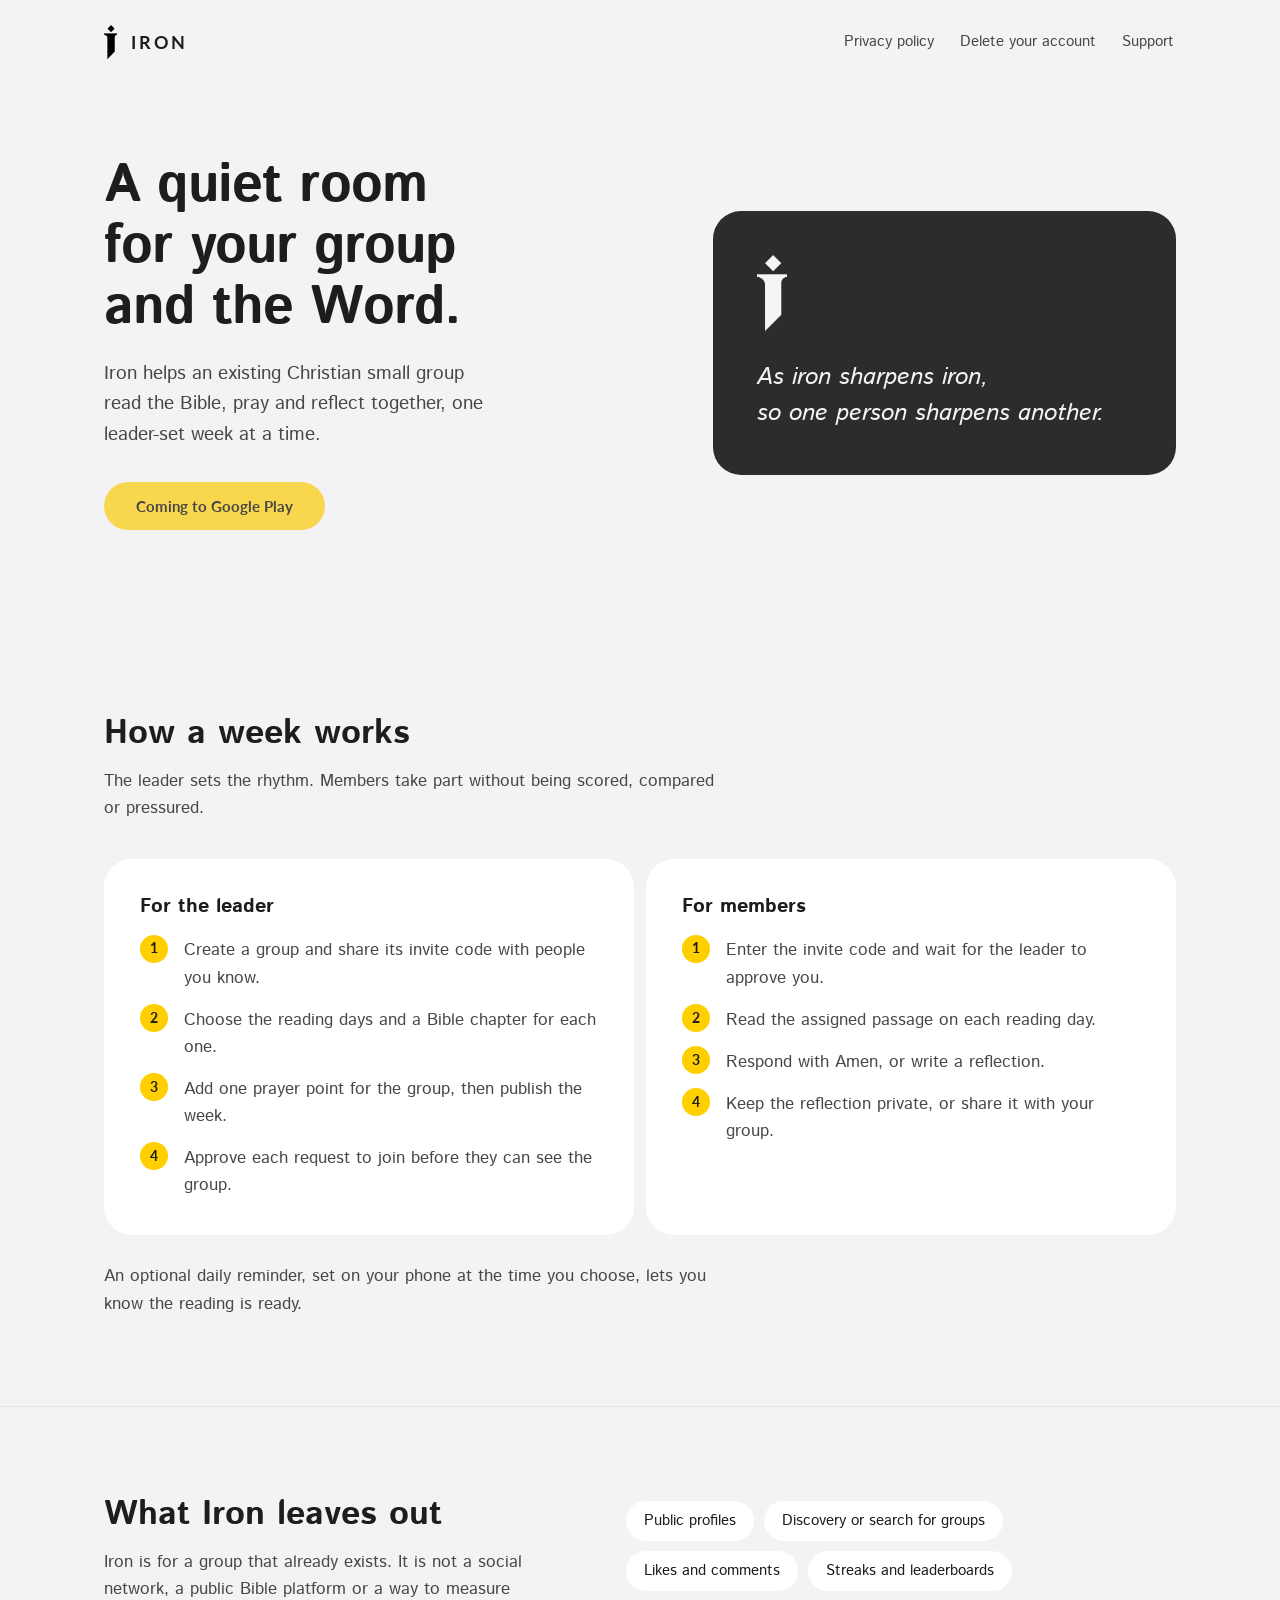
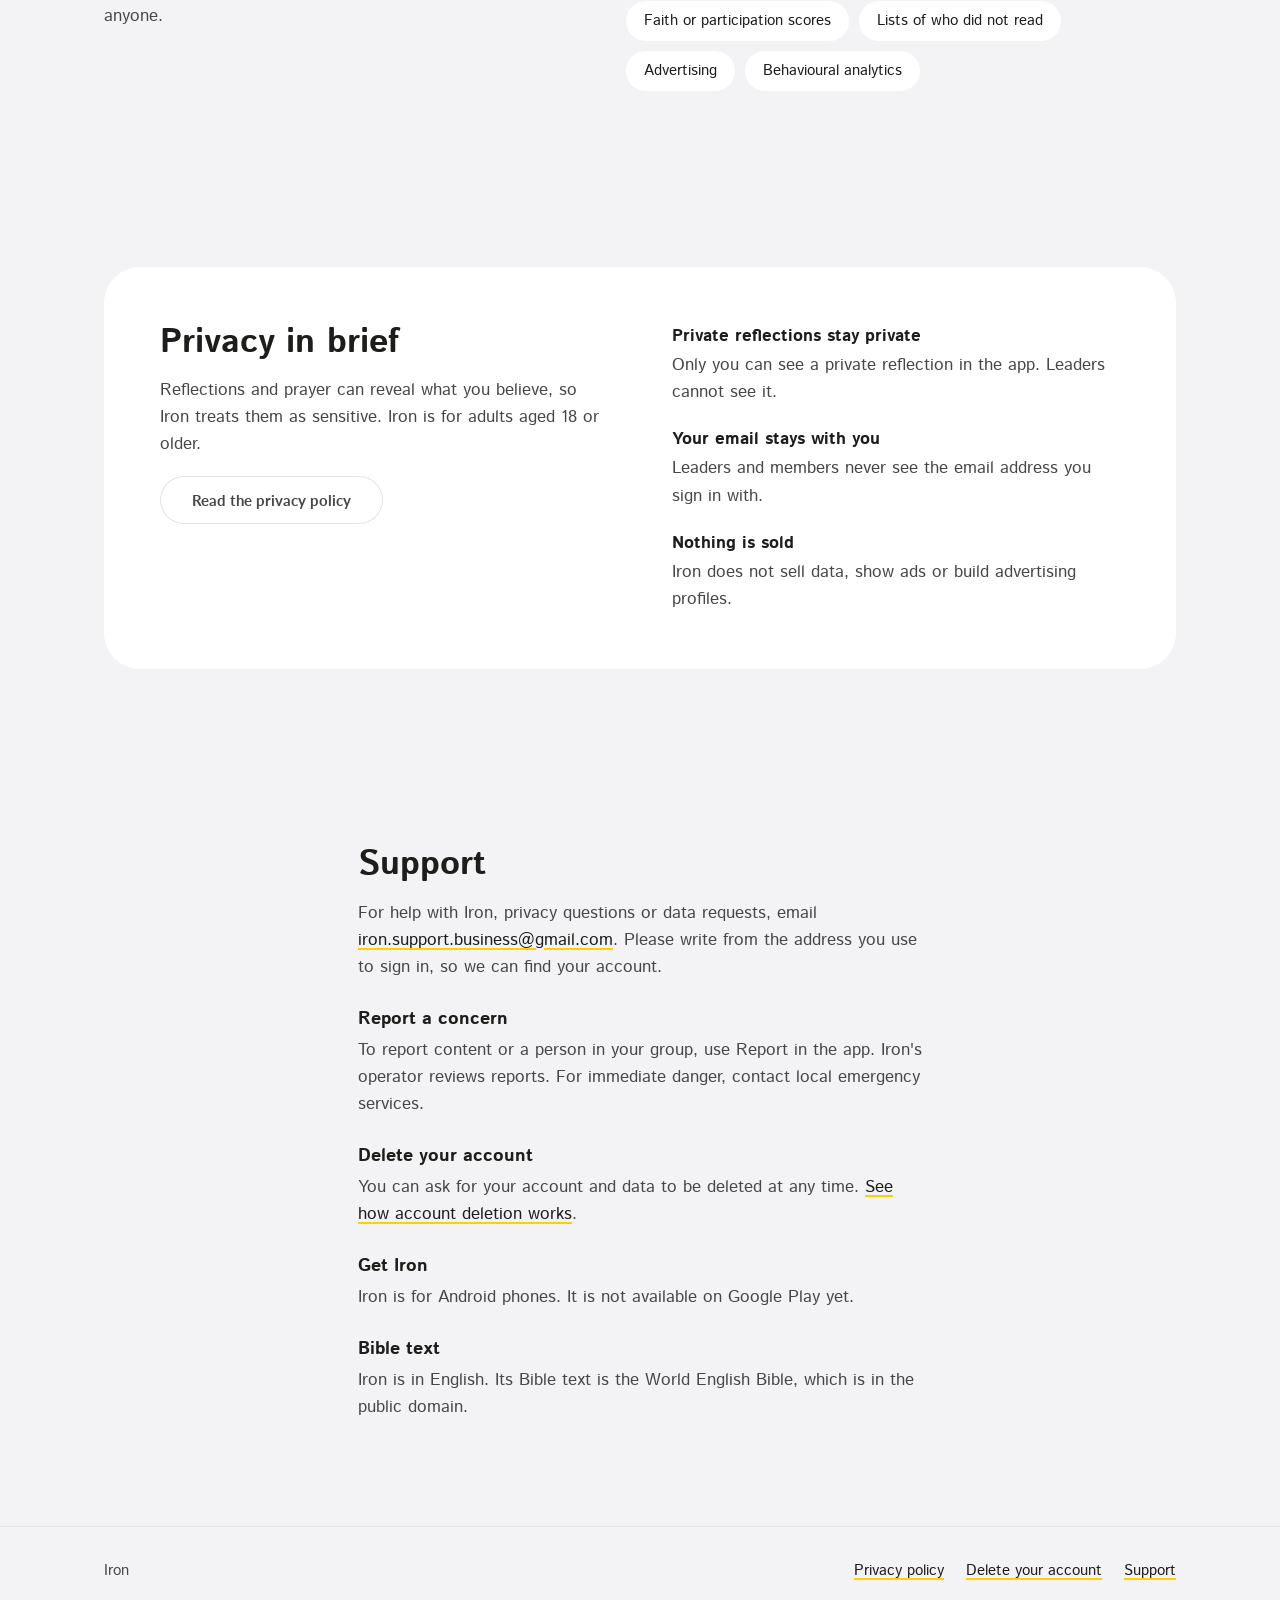
==== index.html @ f94b92c8 "Publish Iron's public information, privacy policy and account-deletion pages Static site only: three" ====
<!doctype html>
<html lang="en">
<head>
<meta charset="utf-8">
<meta name="viewport" content="width=device-width, initial-scale=1">
<title>Iron: Bible reading and prayer for your small group</title>
<meta name="description" content="Iron is a calm, leader-led Bible reading and prayer app for existing Christian small groups.">
<link rel="icon" type="image/png" href="assets/favicon.png">
<link rel="stylesheet" href="assets/site.css">
</head>
<body>
<a class="skip-link" href="#main">Skip to content</a>

<header class="site-header">
  <div class="wrap">
    <a class="brand" href="index.html" aria-label="Iron home">
      <img src="assets/logo.png" alt="" width="357" height="900">
      <span class="wordmark">Iron</span>
    </a>
    <nav class="site-nav" aria-label="Main">
      <ul>
        <li><a href="privacy.html">Privacy policy</a></li>
        <li><a href="delete-account.html">Delete your account</a></li>
        <li><a href="#support">Support</a></li>
      </ul>
    </nav>
  </div>
</header>

<main id="main">

  <section class="hero" aria-labelledby="hero-title">
    <div class="wrap">
      <div class="rise">
        <h1 id="hero-title">A quiet room for your group and the Word.</h1>
        <p class="lede">Iron helps an existing Christian small group read the Bible, pray and reflect together, one leader-set week at a time.</p>
        <div class="pill-row">
          <a class="pill" href="#get-iron">Coming to Google Play</a>
        </div>
      </div>
      <figure class="quote-card rise rise--late" aria-label="Iron">
        <img src="assets/logo.png" alt="" width="357" height="900">
        <blockquote>As iron sharpens iron,<br>so one person sharpens another.</blockquote>
      </figure>
    </div>
  </section>

  <section class="section" aria-labelledby="week-title">
    <div class="wrap">
      <h2 id="week-title">How a week works</h2>
      <p class="section-intro">The leader sets the rhythm. Members take part without being scored, compared or pressured.</p>
      <div class="roles">
        <div class="role">
          <h3>For the leader</h3>
          <ol>
            <li><span>Create a group and share its invite code with people you know.</span></li>
            <li><span>Choose the reading days and a Bible chapter for each one.</span></li>
            <li><span>Add one prayer point for the group, then publish the week.</span></li>
            <li><span>Approve each request to join before they can see the group.</span></li>
          </ol>
        </div>
        <div class="role">
          <h3>For members</h3>
          <ol>
            <li><span>Enter the invite code and wait for the leader to approve you.</span></li>
            <li><span>Read the assigned passage on each reading day.</span></li>
            <li><span>Respond with Amen, or write a reflection.</span></li>
            <li><span>Keep the reflection private, or share it with your group.</span></li>
          </ol>
        </div>
      </div>
      <p class="section-intro" style="margin:28px 0 0">An optional daily reminder, set on your phone at the time you choose, lets you know the reading is ready.</p>
    </div>
  </section>

  <section class="section leave-out" aria-labelledby="leave-title">
    <div class="wrap">
      <div>
        <h2 id="leave-title">What Iron leaves out</h2>
        <p>Iron is for a group that already exists. It is not a social network, a public Bible platform or a way to measure anyone.</p>
      </div>
      <ul class="chips" aria-label="Not in Iron">
        <li>Public profiles</li>
        <li>Discovery or search for groups</li>
        <li>Likes and comments</li>
        <li>Streaks and leaderboards</li>
        <li>Faith or participation scores</li>
        <li>Lists of who did not read</li>
        <li>Advertising</li>
        <li>Behavioural analytics</li>
      </ul>
    </div>
  </section>

  <section class="section" aria-labelledby="privacy-title">
    <div class="wrap">
      <div class="brief">
        <div>
          <h2 id="privacy-title">Privacy in brief</h2>
          <p>Reflections and prayer can reveal what you believe, so Iron treats them as sensitive. Iron is for adults aged 18 or older.</p>
          <div class="pill-row">
            <a class="pill pill--white" href="privacy.html">Read the privacy policy</a>
          </div>
        </div>
        <dl>
          <div>
            <dt>Private reflections stay private</dt>
            <dd>Only you can see a private reflection in the app. Leaders cannot see it.</dd>
          </div>
          <div>
            <dt>Your email stays with you</dt>
            <dd>Leaders and members never see the email address you sign in with.</dd>
          </div>
          <div>
            <dt>Nothing is sold</dt>
            <dd>Iron does not sell data, show ads or build advertising profiles.</dd>
          </div>
        </dl>
      </div>
    </div>
  </section>

  <section class="section" id="support" aria-labelledby="support-title">
    <div class="wrap support">
      <h2 id="support-title">Support</h2>
      <p>For help with Iron, privacy questions or data requests, email <a href="mailto:iron.support.business@gmail.com">iron.support.business@gmail.com</a>. Please write from the address you use to sign in, so we can find your account.</p>

      <h3>Report a concern</h3>
      <p>To report content or a person in your group, use Report in the app. Iron's operator reviews reports. For immediate danger, contact local emergency services.</p>

      <h3>Delete your account</h3>
      <p>You can ask for your account and data to be deleted at any time. <a href="delete-account.html">See how account deletion works</a>.</p>

      <h3 id="get-iron">Get Iron</h3>
      <p>Iron is for Android phones. It is not available on Google Play yet.</p>

      <h3>Bible text</h3>
      <p>Iron is in English. Its Bible text is the World English Bible, which is in the public domain.</p>
    </div>
  </section>

</main>

<footer class="site-footer">
  <div class="wrap">
    <p>Iron</p>
    <ul>
      <li><a href="privacy.html">Privacy policy</a></li>
      <li><a href="delete-account.html">Delete your account</a></li>
      <li><a href="#support">Support</a></li>
    </ul>
  </div>
</footer>
</body>
</html>
---- assets/site.css ----
@font-face {
  font-family: "Istok Web";
  src: url("fonts/istok-web-400.woff") format("woff");
  font-weight: 400;
  font-style: normal;
  font-display: swap;
}
@font-face {
  font-family: "Istok Web";
  src: url("fonts/istok-web-400-italic.woff") format("woff");
  font-weight: 400;
  font-style: italic;
  font-display: swap;
}
@font-face {
  font-family: "Istok Web";
  src: url("fonts/istok-web-700.woff") format("woff");
  font-weight: 700;
  font-style: normal;
  font-display: swap;
}
@font-face {
  font-family: "Lato";
  src: url("fonts/lato-700.woff") format("woff");
  font-weight: 700;
  font-style: normal;
  font-display: swap;
}

:root {
  
  --bg: #f3f3f5;
  --card: #ffffff;
  --card-dark: #2c2c2a;
  --input: #ebebeb;
  --yellow: #ffcf00;
  --yellow-soft: #f8d64e;
  --ink: #1d1d1b;
  --charcoal: #474747;
  --muted: #888880; 
  --muted-on-dark: #9e9c94;
  --on-dark: #f3f3f5;
  --hairline: #e3e3e0;
  --danger: #b4534b;

  
  --r-card: 28px;
  --r-card-lg: 36px;
  --r-card-sm: 16px;
  --r-pill: 999px;
  --screen: 24px;
  --gap: 12px;

  --font-body: "Istok Web", "Segoe UI", Roboto, "Helvetica Neue", Arial, sans-serif;
  --font-button: "Lato", "Istok Web", "Segoe UI", Roboto, Arial, sans-serif;

  --measure: 68ch;
  --page: 1120px;
  --ease: cubic-bezier(0.16, 1, 0.3, 1);

  color-scheme: light; 
}

*,
*::before,
*::after {
  box-sizing: border-box;
}

html {
  -webkit-text-size-adjust: 100%;
  text-size-adjust: 100%;
}

body {
  margin: 0;
  background: var(--bg);
  color: var(--charcoal);
  font-family: var(--font-body);
  font-size: 1.0625rem;
  line-height: 1.6;
  text-rendering: optimizeLegibility;
}

img {
  max-width: 100%;
  height: auto;
  display: block;
}

a {
  color: var(--ink);
  text-decoration-line: underline;
  text-decoration-color: var(--yellow);
  text-decoration-thickness: 2px;
  text-underline-offset: 3px;
}
a:hover {
  text-decoration-color: var(--ink);
}
:focus-visible {
  outline: 3px solid var(--ink);
  outline-offset: 3px;
  border-radius: 4px;
}

h1,
h2,
h3 {
  color: var(--ink);
  font-weight: 700;
  line-height: 1.2;
  margin: 0;
  text-wrap: balance;
}
p {
  margin: 0 0 1em;
}

.skip-link {
  position: absolute;
  left: 16px;
  top: -60px;
  background: var(--card);
  padding: 8px 16px;
  border-radius: var(--r-pill);
  z-index: 20;
}
.skip-link:focus {
  top: 12px;
}

.wrap {
  width: 100%;
  max-width: var(--page);
  margin: 0 auto;
  padding-inline: var(--screen);
}

.site-header {
  padding-block: 18px;
}
.site-header .wrap {
  display: flex;
  align-items: center;
  justify-content: space-between;
  gap: 16px 24px;
  flex-wrap: wrap;
  min-height: 48px;
}
.brand {
  display: inline-flex;
  align-items: center;
  gap: 14px;
  text-decoration: none;
  color: var(--ink);
}
.brand img {
  height: 34px;
  width: auto;
}
.wordmark {
  font-family: var(--font-button);
  font-weight: 700;
  text-transform: uppercase;
  font-size: 1.125rem;
  letter-spacing: 0.14em; 
}
.site-nav ul {
  display: flex;
  gap: 6px 22px;
  flex-wrap: wrap;
  list-style: none;
  margin: 0;
  padding: 0;
}
.site-nav a {
  display: inline-block;
  padding: 10px 2px;
  text-decoration: none;
  color: var(--charcoal);
  font-size: 0.9375rem;
}
.site-nav a:hover,
.site-nav a[aria-current="page"] {
  color: var(--ink);
  text-decoration: underline;
  text-decoration-color: var(--yellow);
  text-decoration-thickness: 2px;
}

.pill {
  display: inline-flex;
  align-items: center;
  justify-content: center;
  min-height: 48px;
  padding: 15px 32px;
  border-radius: var(--r-pill);
  font-family: var(--font-button);
  font-weight: 700;
  font-size: 0.9375rem;
  line-height: 1.2;
  white-space: nowrap;
  text-decoration: none;
  color: var(--charcoal);
  background: var(--yellow-soft);
  transition: transform 0.2s var(--ease), opacity 0.2s var(--ease);
}
.pill:active {
  transform: scale(0.98);
  opacity: 0.8;
}
.pill--white {
  background: var(--card);
  box-shadow: inset 0 0 0 1px var(--hairline);
}
.pill-row {
  display: flex;
  gap: var(--gap);
  flex-wrap: wrap;
}

.hero {
  padding-block: clamp(24px, 6vw, 72px) clamp(48px, 8vw, 96px);
}
.hero .wrap {
  display: grid;
  grid-template-columns: minmax(0, 1.15fr) minmax(0, 1fr);
  gap: clamp(32px, 6vw, 80px);
  align-items: center;
}
.hero h1 {
  font-size: clamp(2.1rem, 4.4vw, 3.4rem);
  letter-spacing: -0.015em;
  line-height: 1.12;
  max-width: 14ch;
}
.hero .lede {
  margin: 20px 0 32px;
  font-size: 1.1875rem;
  max-width: 40ch;
}
.quote-card {
  margin: 0;
  background: var(--card-dark);
  color: var(--on-dark);
  border-radius: var(--r-card);
  padding: clamp(28px, 4vw, 44px);
  display: grid;
  gap: 28px;
  justify-items: start;
}
.quote-card img {
  height: 76px;
  width: auto;
  filter: invert(96%);
}
.quote-card blockquote {
  margin: 0;
  font-style: italic;
  font-size: clamp(1.25rem, 2.2vw, 1.5rem);
  line-height: 1.5;
  color: var(--on-dark);
}
.quote-card .label {
  color: var(--yellow);
  font-size: 0.875rem;
}

@media (prefers-reduced-motion: no-preference) {
  .rise {
    animation: rise 0.7s var(--ease) both;
  }
  .rise--late {
    animation-delay: 0.12s;
  }
  @keyframes rise {
    from {
      opacity: 0;
      transform: translateY(12px);
    }
    to {
      opacity: 1;
      transform: none;
    }
  }
}

.section {
  padding-block: clamp(48px, 7vw, 88px);
}
.section h2 {
  font-size: clamp(1.6rem, 2.8vw, 2.1rem);
  margin-bottom: 14px;
}
.section-intro {
  max-width: var(--measure);
  margin-bottom: 36px;
}

.roles {
  display: grid;
  grid-template-columns: repeat(2, minmax(0, 1fr));
  gap: var(--gap);
}
.role {
  background: var(--card);
  border-radius: var(--r-card);
  padding: clamp(24px, 3vw, 36px);
}
.role h3 {
  font-size: 1.25rem;
  margin-bottom: 18px;
}
.role ol {
  margin: 0;
  padding: 0;
  list-style: none;
  counter-reset: step;
  display: grid;
  gap: 14px;
}
.role li {
  counter-increment: step;
  display: grid;
  grid-template-columns: 32px 1fr;
  gap: 12px;
  align-items: baseline;
}
.role li::before {
  content: counter(step);
  font-family: var(--font-button);
  font-weight: 700;
  font-size: 0.875rem;
  color: var(--ink);
  background: var(--yellow);
  border-radius: var(--r-pill);
  width: 28px;
  height: 28px;
  display: inline-grid;
  place-items: center;
  transform: translateY(-2px);
}

.leave-out {
  border-top: 1px solid var(--hairline);
}
.leave-out .wrap {
  display: grid;
  grid-template-columns: minmax(0, 1fr) minmax(0, 1.2fr);
  gap: clamp(24px, 5vw, 64px);
  align-items: start;
}
.chips {
  display: flex;
  flex-wrap: wrap;
  gap: 10px;
  list-style: none;
  padding: 0;
  margin: 6px 0 0;
}
.chips li {
  background: var(--card);
  border-radius: var(--r-pill);
  padding: 8px 18px;
  font-size: 0.9375rem;
  color: var(--ink);
}

.brief {
  background: var(--card);
  border-radius: var(--r-card-lg);
  padding: clamp(28px, 5vw, 56px);
  display: grid;
  grid-template-columns: minmax(0, 1fr) minmax(0, 1fr);
  gap: clamp(24px, 5vw, 64px);
}
.brief dl {
  margin: 0;
  display: grid;
  gap: 20px;
}
.brief dt {
  color: var(--ink);
  font-weight: 700;
}
.brief dd {
  margin: 2px 0 0;
}

.support {
  max-width: var(--measure);
}
.support h3 {
  font-size: 1.125rem;
  margin: 28px 0 6px;
}

.doc-header {
  padding-block: clamp(24px, 5vw, 56px) 8px;
}
.doc-header h1 {
  font-size: clamp(2rem, 4vw, 2.75rem);
  letter-spacing: -0.01em;
  margin-bottom: 12px;
}
.doc-meta {
  color: var(--charcoal);
  font-size: 0.9375rem;
  margin: 0;
}

.doc {
  display: grid;
  grid-template-columns: 220px minmax(0, var(--measure));
  gap: clamp(24px, 5vw, 72px);
  padding-block: 32px 96px;
  align-items: start;
}
.toc {
  position: sticky;
  top: 24px;
  font-size: 0.9375rem;
}
.toc h2 {
  font-size: 0.9375rem;
  margin-bottom: 10px;
}
.toc ol {
  list-style: none;
  margin: 0;
  padding: 0;
  display: grid;
  gap: 4px;
}
.toc a {
  display: block;
  padding: 5px 0;
  text-decoration: none;
  color: var(--charcoal);
  line-height: 1.35;
}
.toc a:hover {
  color: var(--ink);
  text-decoration: underline;
  text-decoration-color: var(--yellow);
}

.prose {
  text-align: left;
  min-width: 0;
}
.prose section {
  scroll-margin-top: 24px;
  padding-top: 8px;
  margin-bottom: 40px;
}
.prose h2 {
  font-size: 1.4rem;
  margin-bottom: 12px;
}
.prose h3 {
  font-size: 1.0625rem;
  margin: 20px 0 6px;
}
.prose ul,
.prose ol {
  padding-left: 1.25em;
  margin: 0 0 1em;
}
.prose li {
  margin-bottom: 0.45em;
}
.prose li::marker {
  color: var(--charcoal);
}
.callout {
  background: var(--card);
  border-radius: var(--r-card-sm);
  padding: 18px 22px;
  margin: 0 0 1.25em;
}
.callout > :last-child {
  margin-bottom: 0;
}
.steps {
  counter-reset: s;
  list-style: none;
  padding-left: 0 !important;
}
.steps > li {
  counter-increment: s;
  position: relative;
  padding-left: 44px;
  margin-bottom: 16px;
}
.steps > li::before {
  content: counter(s);
  position: absolute;
  left: 0;
  top: 0;
  width: 28px;
  height: 28px;
  border-radius: var(--r-pill);
  background: var(--yellow);
  color: var(--ink);
  font-family: var(--font-button);
  font-weight: 700;
  font-size: 0.875rem;
  display: grid;
  place-items: center;
}

.table-scroll {
  overflow-x: auto;
  margin: 0 0 1.25em;
  background: var(--card);
  border-radius: var(--r-card-sm);
}
table {
  border-collapse: collapse;
  width: 100%;
  min-width: 560px;
  font-size: 0.9375rem;
  line-height: 1.5;
}
th,
td {
  text-align: left;
  vertical-align: top;
  padding: 12px 16px;
}
thead th {
  color: var(--ink);
  border-bottom: 1px solid var(--hairline);
}
tbody tr + tr td,
tbody tr + tr th {
  border-top: 1px solid var(--hairline);
}
tbody th {
  color: var(--ink);
  font-weight: 700;
}

code,
.mono {
  font-family: ui-monospace, "SF Mono", Menlo, Consolas, monospace;
  font-size: 0.9em;
  background: var(--input);
  border-radius: 6px;
  padding: 1px 6px;
  overflow-wrap: anywhere;
}

.site-footer {
  border-top: 1px solid var(--hairline);
  padding-block: 32px 48px;
  font-size: 0.9375rem;
}
.site-footer .wrap {
  display: flex;
  flex-wrap: wrap;
  gap: 12px 32px;
  justify-content: space-between;
  align-items: center;
}
.site-footer ul {
  display: flex;
  flex-wrap: wrap;
  gap: 8px 22px;
  list-style: none;
  margin: 0;
  padding: 0;
}
.site-footer p {
  margin: 0;
}

@media (max-width: 767px) {
  :root {
    --screen: 20px;
  }
  .hero .wrap,
  .roles,
  .leave-out .wrap,
  .brief,
  .doc {
    grid-template-columns: minmax(0, 1fr);
  }
  .hero h1 {
    max-width: none;
  }
  .quote-card img {
    height: 56px;
  }
  .toc {
    position: static;
    background: var(--card);
    border-radius: var(--r-card-sm);
    padding: 16px 20px;
  }
  .pill {
    white-space: normal;
    text-align: center;
  }
}

@media (max-width: 380px) {
  :root {
    --screen: 16px;
  }
  .pill-row .pill {
    width: 100%;
  }
}

@media print {
  .site-nav,
  .toc,
  .skip-link {
    display: none;
  }
  body {
    background: #fff;
  }
}
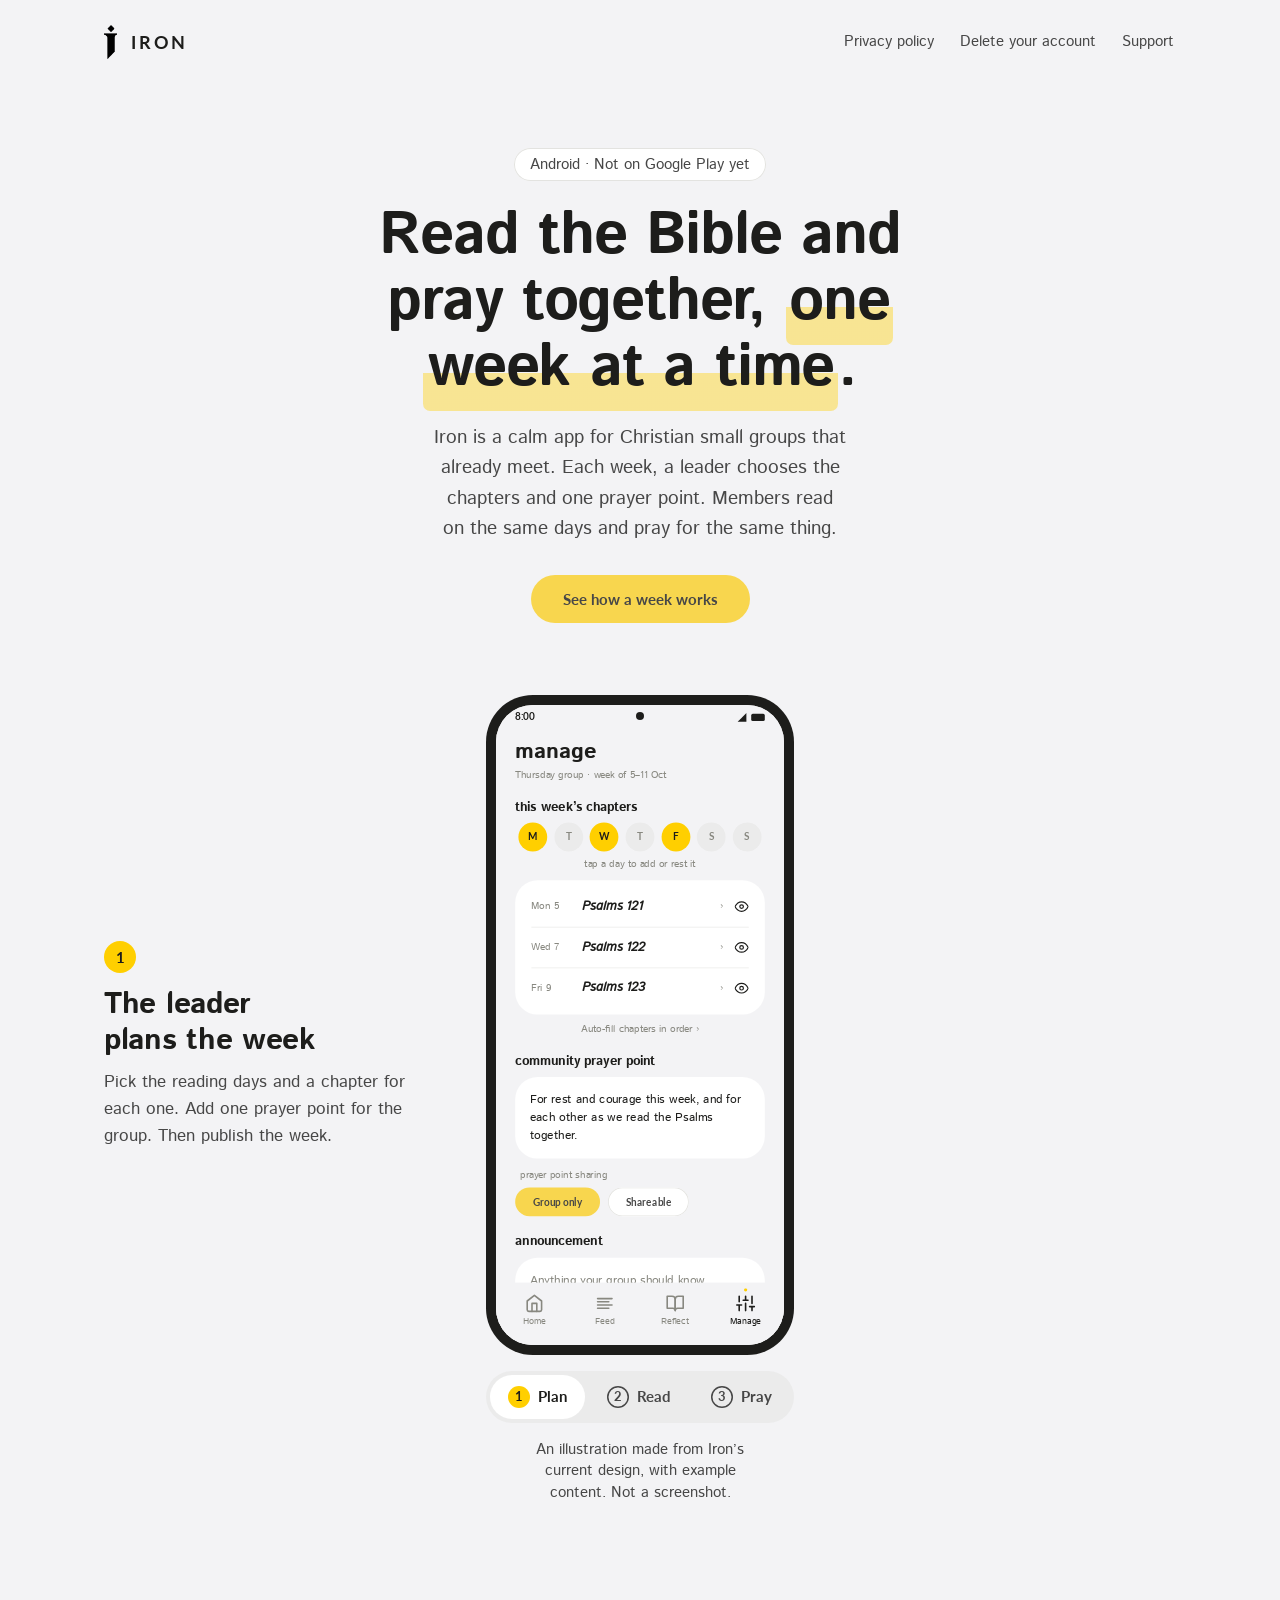
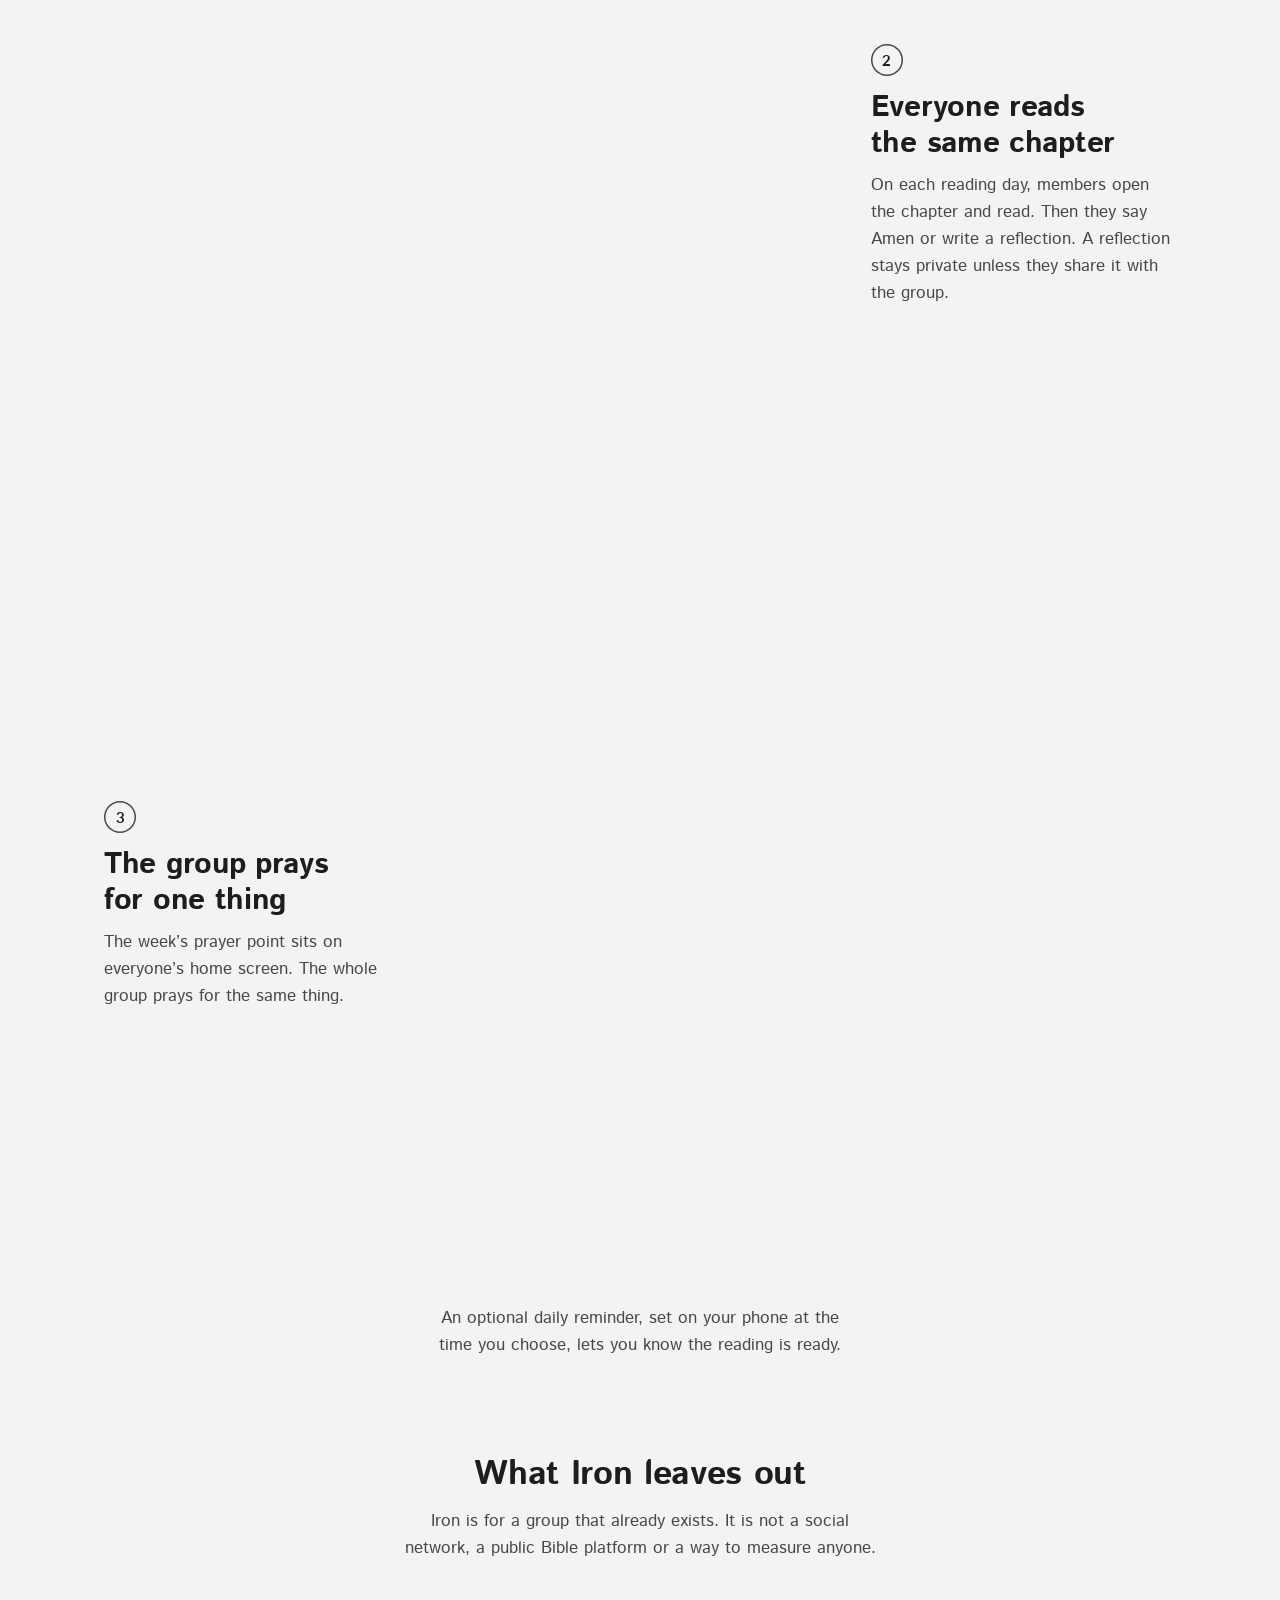
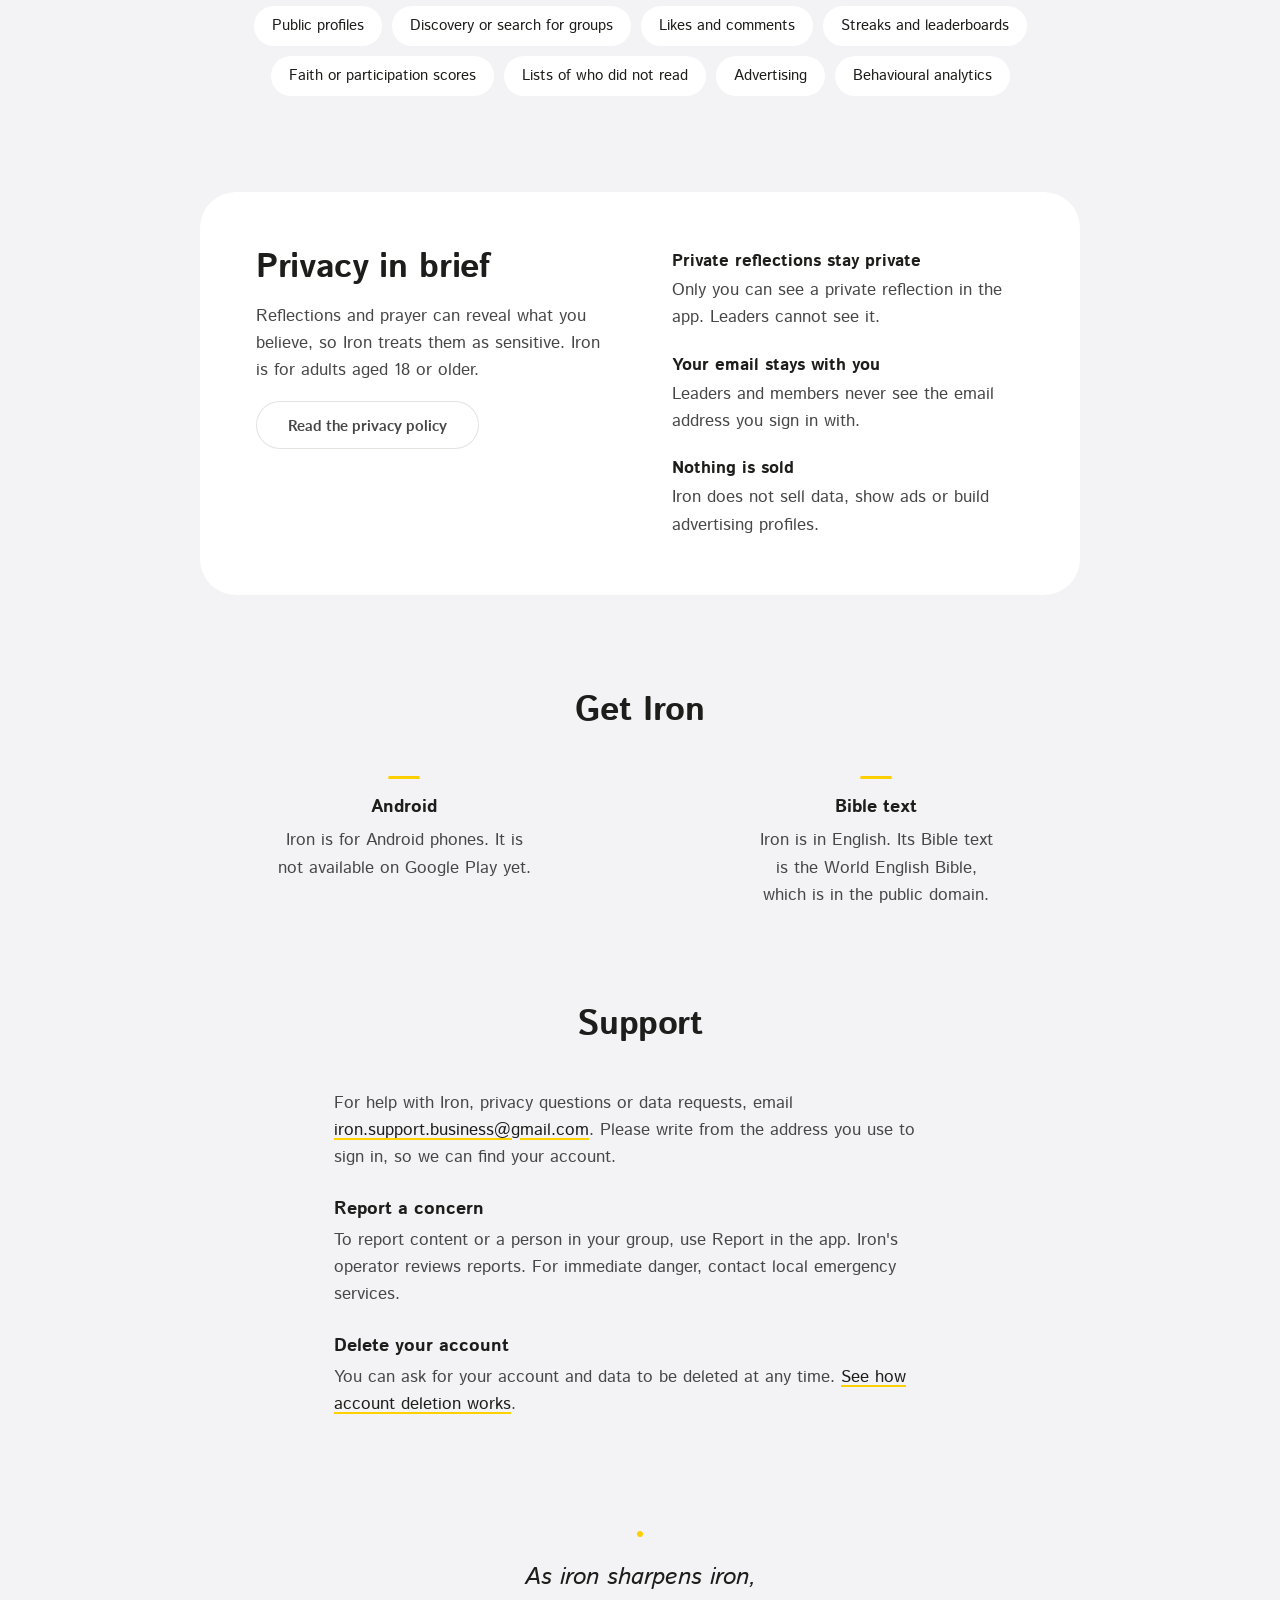
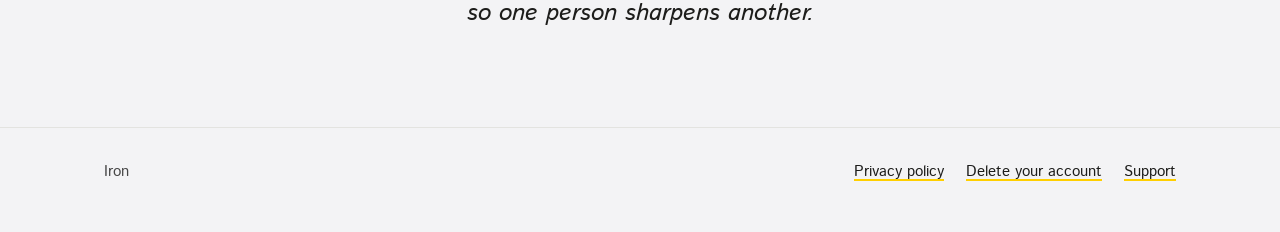
==== commit f43acfad: "Publish the homepage that shows Iron's week on a phone Approved for the Google Play release. The hom" ====
--- a/index.html
+++ b/index.html
@@ -1,12 +1,14 @@
 <!doctype html>
-<html lang="en">
+<html lang="en" class="no-js">
 <head>
 <meta charset="utf-8">
 <meta name="viewport" content="width=device-width, initial-scale=1">
 <title>Iron: Bible reading and prayer for your small group</title>
-<meta name="description" content="Iron is a calm, leader-led Bible reading and prayer app for existing Christian small groups.">
+<meta name="description" content="Iron is a calm Android app for Christian small groups that already meet. A leader sets the week's chapters and one prayer point; everyone reads and prays together.">
 <link rel="icon" type="image/png" href="assets/favicon.png">
 <link rel="stylesheet" href="assets/site.css">
+<script>document.documentElement.className = "js";</script>
+<script src="assets/site.js" defer></script>
 </head>
 <body>
 <a class="skip-link" href="#main">Skip to content</a>
@@ -27,59 +29,147 @@
   </div>
 </header>
 
+<!-- Tab icons in the phone illustration are drawn after Feather (MIT licence), the icon set the app uses. -->
+<svg class="sprite" aria-hidden="true" focusable="false">
+  <symbol id="i-home" viewBox="0 0 24 24"><path d="M3 9l9-7 9 7v11a2 2 0 0 1-2 2H5a2 2 0 0 1-2-2z"/><path d="M9 22V12h6v10"/></symbol>
+  <symbol id="i-feed" viewBox="0 0 24 24"><path d="M17 10H3M21 6H3M21 14H3M17 18H3"/></symbol>
+  <symbol id="i-reflect" viewBox="0 0 24 24"><path d="M2 3h6a4 4 0 0 1 4 4v14a3 3 0 0 0-3-3H2z"/><path d="M22 3h-6a4 4 0 0 0-4 4v14a3 3 0 0 1 3-3h7z"/></symbol>
+  <symbol id="i-group" viewBox="0 0 24 24"><path d="M17 21v-2a4 4 0 0 0-4-4H5a4 4 0 0 0-4 4v2"/><circle cx="9" cy="7" r="4"/><path d="M23 21v-2a4 4 0 0 0-3-3.87M16 3.13a4 4 0 0 1 0 7.75"/></symbol>
+  <symbol id="i-manage" viewBox="0 0 24 24"><path d="M4 21v-7M4 10V3M12 21v-9M12 8V3M20 21v-5M20 12V3M1 14h6M9 8h6M17 16h6"/></symbol>
+  <symbol id="i-eye" viewBox="0 0 24 24"><path d="M1 12s4-8 11-8 11 8 11 8-4 8-11 8-11-8-11-8z"/><circle cx="12" cy="12" r="3"/></symbol>
+</svg>
+
 <main id="main">
 
-  <section class="hero" aria-labelledby="hero-title">
-    <div class="wrap">
-      <div class="rise">
-        <h1 id="hero-title">A quiet room for your group and the Word.</h1>
-        <p class="lede">Iron helps an existing Christian small group read the Bible, pray and reflect together, one leader-set week at a time.</p>
-        <div class="pill-row">
-          <a class="pill" href="#get-iron">Coming to Google Play</a>
-        </div>
-      </div>
-      <figure class="quote-card rise rise--late" aria-label="Iron">
-        <img src="assets/logo.png" alt="" width="357" height="900">
-        <blockquote>As iron sharpens iron,<br>so one person sharpens another.</blockquote>
+  <section class="b-hero" aria-labelledby="hero-title">
+    <div class="wrap">
+      <p class="b-status">Android<span aria-hidden="true"> · </span><span class="sr-only">. </span>Not on Google Play yet</p>
+      <h1 id="hero-title">Read the Bible and pray together, <span class="hl">one week at a time</span>.</h1>
+      <p class="lede">Iron is a calm app for Christian small groups that already meet. Each week, a leader chooses the chapters and one prayer point. Members read on the same days and pray for the same thing.</p>
+      <a class="pill" href="#how">See how a week works</a>
+    </div>
+  </section>
+
+  <section class="story" id="how" aria-labelledby="how-title">
+    <h2 id="how-title" class="sr-only">How a week works</h2>
+    <div class="story-grid">
+
+      <figure class="phone-figure">
+        <div class="phone">
+          <div class="phone-viewport">
+            <div class="screens" tabindex="0" aria-label="Three illustrated Iron screens. Scroll sideways to see each one.">
+
+              <div class="screen screen--plan is-active" id="screen-plan" role="img" aria-label="Illustration of Iron's Manage screen: reading days on Monday, Wednesday and Friday, with Psalms 121, 122 and 123, and one community prayer point.">
+                <div class="a-status"><span>8:00</span><span class="a-status-icons"></span></div>
+                <div class="a-page">
+                  <p class="a-title28">manage</p>
+                  <p class="a-cap">Thursday group · week of 5–11 Oct</p>
+                  <p class="a-title16">this week’s chapters</p>
+                  <div class="a-days">
+                    <span class="on" style="--i:0">M</span><span>T</span><span class="on" style="--i:1">W</span><span>T</span><span class="on" style="--i:2">F</span><span>S</span><span>S</span>
+                  </div>
+                  <p class="a-cap a-center">tap a day to add or rest it</p>
+                  <div class="a-card a-rows">
+                    <div class="a-row" style="--i:0"><span class="a-cap">Mon 5</span><span class="a-ref16">Psalms 121</span><span class="a-cap">›</span><svg class="a-eye"><use href="#i-eye"/></svg></div>
+                    <div class="a-row" style="--i:1"><span class="a-cap">Wed 7</span><span class="a-ref16">Psalms 122</span><span class="a-cap">›</span><svg class="a-eye"><use href="#i-eye"/></svg></div>
+                    <div class="a-row" style="--i:2"><span class="a-cap">Fri 9</span><span class="a-ref16">Psalms 123</span><span class="a-cap">›</span><svg class="a-eye"><use href="#i-eye"/></svg></div>
+                  </div>
+                  <p class="a-cap a-center a-gap10">Auto-fill chapters in order ›</p>
+                  <p class="a-title16">community prayer point</p>
+                  <div class="a-card a-input">For rest and courage this week, and for each other as we read the Psalms together.</div>
+                  <p class="a-cap a-sharing">prayer point sharing</p>
+                  <div class="a-pills"><span class="a-pill a-pill--yellow">Group only</span><span class="a-pill a-pill--white">Shareable</span></div>
+                  <p class="a-title16">announcement</p>
+                  <div class="a-card a-input a-placeholder">Anything your group should know (optional)</div>
+                </div>
+                <div class="a-tabbar">
+                  <span><svg><use href="#i-home"/></svg>Home</span><span><svg><use href="#i-feed"/></svg>Feed</span><span><svg><use href="#i-reflect"/></svg>Reflect</span><span class="on"><svg><use href="#i-manage"/></svg>Manage</span>
+                </div>
+              </div>
+
+              <div class="screen screen--read" id="screen-read" role="img" aria-label="Illustration of Iron's reading screen: Psalms 121 from the World English Bible, one verse highlighted, with Reflect and Amen buttons.">
+                <div class="a-status"><span>8:00</span><span class="a-status-icons"></span></div>
+                <div class="a-sheet">
+                  <div class="a-sheet-top"><span class="a-back">‹</span><span class="a-label">today’s chapter</span></div>
+                  <p class="a-ref30">Psalms 121</p>
+                  <p class="a-cap11">1 highlighted · tap one again to remove</p>
+                  <p class="a-scripture"><span><span class="a-vn"> 1 </span>I will lift up my eyes to the hills. Where does my help come from?</span><span class="a-hl"><span class="a-vn"> 2 </span>My help comes from the LORD, who made heaven and earth.</span><span><span class="a-vn"> 3 </span>He will not allow your foot to be moved. He who keeps you will not slumber.</span><span><span class="a-vn"> 4 </span>Behold, he who keeps Israel will neither slumber nor sleep.</span><span><span class="a-vn"> 5 </span>The LORD is your keeper. The LORD is your shade on your right hand.</span><span><span class="a-vn"> 6 </span>The sun will not harm you by day, nor the moon by night.</span><span><span class="a-vn"> 7 </span>The LORD will keep you from all evil. He will keep your soul.</span><span><span class="a-vn"> 8 </span>The LORD will keep your going out and your coming in, from this time forward, and forever more.</span></p>
+                  <p class="a-attr">World English Bible · public domain</p>
+                  <div class="a-actions"><span class="a-pill a-pill--dark">Reflect</span><span class="a-pill a-pill--yellow">Amen</span></div>
+                </div>
+              </div>
+
+              <div class="screen screen--pray" id="screen-pray" role="img" aria-label="Illustration of Iron's home screen: the community prayer card, and today's chapter, Psalms 121, marked Amen.">
+                <div class="a-status"><span>8:00</span><span class="a-status-icons"></span></div>
+                <div class="a-page">
+                  <div class="a-header"><span class="a-hi">hi, Sam</span><span class="a-avatar">S</span></div>
+                  <div class="a-week">
+                    <span><b>Sun</b><i>4</i><em></em></span>
+                    <span class="today"><b>Mon</b><i>5</i><em></em></span>
+                    <span><b>Tue</b><i>6</i><em></em></span>
+                    <span class="sched"><b>Wed</b><i>7</i><em></em></span>
+                    <span><b>Thu</b><i>8</i><em></em></span>
+                    <span class="sched"><b>Fri</b><i>9</i><em></em></span>
+                    <span><b>Sat</b><i>10</i><em></em></span>
+                  </div>
+                  <div class="a-prayer">
+                    <p class="a-prayer-h">community prayer card</p>
+                    <p class="a-prayer-x">For rest and courage this week, and for each other as we read the Psalms together.</p>
+                    <span class="a-pill a-pill--yellow">More</span>
+                  </div>
+                  <div class="a-card a-today">
+                    <p class="a-label">today’s chapter</p>
+                    <p class="a-ref32">Psalms 121</p>
+                    <p class="a-cap a-done">Amen ✓</p>
+                    <span class="a-pill a-pill--yellow">Read</span>
+                  </div>
+                  <p class="a-cap a-center a-gap12">Monday · 5</p>
+                </div>
+                <div class="a-tabbar">
+                  <span class="on"><svg><use href="#i-home"/></svg>Home</span><span><svg><use href="#i-feed"/></svg>Feed</span><span><svg><use href="#i-reflect"/></svg>Reflect</span><span><svg><use href="#i-group"/></svg>Group</span>
+                </div>
+              </div>
+
+            </div>
+          </div>
+        </div>
+        <div class="story-tabs" aria-label="Steps" hidden>
+          <button type="button" data-step="plan"><span aria-hidden="true">1</span>Plan</button>
+          <button type="button" data-step="read"><span aria-hidden="true">2</span>Read</button>
+          <button type="button" data-step="pray"><span aria-hidden="true">3</span>Pray</button>
+        </div>
+        <figcaption>An illustration made from Iron’s current design, with example content. Not a screenshot.</figcaption>
       </figure>
-    </div>
-  </section>
-
-  <section class="section" aria-labelledby="week-title">
-    <div class="wrap">
-      <h2 id="week-title">How a week works</h2>
-      <p class="section-intro">The leader sets the rhythm. Members take part without being scored, compared or pressured.</p>
-      <div class="roles">
-        <div class="role">
-          <h3>For the leader</h3>
-          <ol>
-            <li><span>Create a group and share its invite code with people you know.</span></li>
-            <li><span>Choose the reading days and a Bible chapter for each one.</span></li>
-            <li><span>Add one prayer point for the group, then publish the week.</span></li>
-            <li><span>Approve each request to join before they can see the group.</span></li>
-          </ol>
-        </div>
-        <div class="role">
-          <h3>For members</h3>
-          <ol>
-            <li><span>Enter the invite code and wait for the leader to approve you.</span></li>
-            <li><span>Read the assigned passage on each reading day.</span></li>
-            <li><span>Respond with Amen, or write a reflection.</span></li>
-            <li><span>Keep the reflection private, or share it with your group.</span></li>
-          </ol>
-        </div>
-      </div>
-      <p class="section-intro" style="margin:28px 0 0">An optional daily reminder, set on your phone at the time you choose, lets you know the reading is ready.</p>
-    </div>
-  </section>
-
-  <section class="section leave-out" aria-labelledby="leave-title">
-    <div class="wrap">
-      <div>
+
+      <article class="step step--plan" id="step-plan" data-step="plan">
+        <p class="step-num" aria-hidden="true">1</p>
+        <h3>The leader plans the week</h3>
+        <p>Pick the reading days and a chapter for each one. Add one prayer point for the group. Then publish the week.</p>
+      </article>
+
+      <article class="step step--read" id="step-read" data-step="read">
+        <p class="step-num" aria-hidden="true">2</p>
+        <h3>Everyone reads the same chapter</h3>
+        <p>On each reading day, members open the chapter and read. Then they say Amen or write a reflection. A reflection stays private unless they share it with the group.</p>
+      </article>
+
+      <article class="step step--pray" id="step-pray" data-step="pray">
+        <p class="step-num" aria-hidden="true">3</p>
+        <h3>The group prays for one thing</h3>
+        <p>The week’s prayer point sits on everyone’s home screen. The whole group prays for the same thing.</p>
+      </article>
+
+    </div>
+    <p class="story-note reveal">An optional daily reminder, set on your phone at the time you choose, lets you know the reading is ready.</p>
+  </section>
+
+  <section class="section" aria-labelledby="leave-title">
+    <div class="wrap">
+      <div class="section-head reveal">
         <h2 id="leave-title">What Iron leaves out</h2>
         <p>Iron is for a group that already exists. It is not a social network, a public Bible platform or a way to measure anyone.</p>
       </div>
-      <ul class="chips" aria-label="Not in Iron">
+      <ul class="chips reveal" aria-label="Not in Iron">
         <li>Public profiles</li>
         <li>Discovery or search for groups</li>
         <li>Likes and comments</li>
@@ -94,7 +184,7 @@
 
   <section class="section" aria-labelledby="privacy-title">
     <div class="wrap">
-      <div class="brief">
+      <div class="brief reveal">
         <div>
           <h2 id="privacy-title">Privacy in brief</h2>
           <p>Reflections and prayer can reveal what you believe, so Iron treats them as sensitive. Iron is for adults aged 18 or older.</p>
@@ -120,22 +210,46 @@
     </div>
   </section>
 
+  <section class="section" id="get-iron" aria-labelledby="get-title">
+    <div class="wrap">
+      <div class="section-head reveal">
+        <h2 id="get-title">Get Iron</h2>
+      </div>
+      <dl class="facts reveal">
+        <div>
+          <dt>Android</dt>
+          <dd>Iron is for Android phones. It is not available on Google Play yet.</dd>
+        </div>
+        <div>
+          <dt>Bible text</dt>
+          <dd>Iron is in English. Its Bible text is the World English Bible, which is in the public domain.</dd>
+        </div>
+      </dl>
+    </div>
+  </section>
+
   <section class="section" id="support" aria-labelledby="support-title">
-    <div class="wrap support">
-      <h2 id="support-title">Support</h2>
-      <p>For help with Iron, privacy questions or data requests, email <a href="mailto:iron.support.business@gmail.com">iron.support.business@gmail.com</a>. Please write from the address you use to sign in, so we can find your account.</p>
-
-      <h3>Report a concern</h3>
-      <p>To report content or a person in your group, use Report in the app. Iron's operator reviews reports. For immediate danger, contact local emergency services.</p>
-
-      <h3>Delete your account</h3>
-      <p>You can ask for your account and data to be deleted at any time. <a href="delete-account.html">See how account deletion works</a>.</p>
-
-      <h3 id="get-iron">Get Iron</h3>
-      <p>Iron is for Android phones. It is not available on Google Play yet.</p>
-
-      <h3>Bible text</h3>
-      <p>Iron is in English. Its Bible text is the World English Bible, which is in the public domain.</p>
+    <div class="wrap">
+      <div class="section-head reveal">
+        <h2 id="support-title">Support</h2>
+      </div>
+      <div class="support">
+        <p>For help with Iron, privacy questions or data requests, email <a href="mailto:iron.support.business@gmail.com">iron.support.business@gmail.com</a>. Please write from the address you use to sign in, so we can find your account.</p>
+
+        <h3>Report a concern</h3>
+        <p>To report content or a person in your group, use Report in the app. Iron's operator reviews reports. For immediate danger, contact local emergency services.</p>
+
+        <h3>Delete your account</h3>
+        <p>You can ask for your account and data to be deleted at any time. <a href="delete-account.html">See how account deletion works</a>.</p>
+      </div>
+    </div>
+  </section>
+
+  <section class="closing" aria-label="Why Iron">
+    <div class="wrap">
+      <figure class="reveal">
+        <blockquote>As iron sharpens iron,<br>so one person sharpens another.</blockquote>
+      </figure>
     </div>
   </section>
 
--- a/assets/site.css
+++ b/assets/site.css
@@ -56,7 +56,8 @@
 
   --measure: 68ch;
   --page: 1120px;
-  --ease: cubic-bezier(0.16, 1, 0.3, 1);
+  --content: 880px; 
+  --rhythm: clamp(56px, 8vw, 96px); 
 
   color-scheme: light; 
 }
@@ -204,10 +205,13 @@
   text-decoration: none;
   color: var(--charcoal);
   background: var(--yellow-soft);
-  transition: transform 0.2s var(--ease), opacity 0.2s var(--ease);
-}
+  transition: opacity 0.15s ease;
+}
+.pill:hover {
+  opacity: 0.9;
+}
+
 .pill:active {
-  transform: scale(0.98);
   opacity: 0.8;
 }
 .pill--white {
@@ -219,83 +223,168 @@
   gap: var(--gap);
   flex-wrap: wrap;
 }
-
-.hero {
-  padding-block: clamp(24px, 6vw, 72px) clamp(48px, 8vw, 96px);
-}
-.hero .wrap {
-  display: grid;
-  grid-template-columns: minmax(0, 1.15fr) minmax(0, 1fr);
-  gap: clamp(32px, 6vw, 80px);
+@media (prefers-reduced-motion: reduce) {
+  .pill {
+    transition: none;
+  }
+}
+
+.sr-only {
+  position: absolute;
+  width: 1px;
+  height: 1px;
+  padding: 0;
+  margin: -1px;
+  overflow: hidden;
+  clip: rect(0 0 0 0);
+  white-space: nowrap;
+  border: 0;
+}
+
+.week-card,
+.roles,
+.chips,
+.brief,
+.facts,
+.support {
+  max-width: var(--content);
+  margin-inline: auto;
+}
+.section {
+  padding-top: var(--rhythm);
+}
+.section-head {
+  max-width: 40rem;
+  margin: 0 auto clamp(28px, 4vw, 44px);
+  text-align: center;
+}
+.section h2 {
+  font-size: clamp(1.625rem, 1.3rem + 1.4vw, 2.125rem);
+  letter-spacing: -0.01em;
+  margin-bottom: 12px;
+}
+.section-head h2:only-child {
+  margin-bottom: 0;
+}
+.section-head p {
+  margin: 0;
+  text-wrap: balance;
+}
+
+.intro {
+  padding-top: clamp(32px, 6vw, 72px);
+  text-align: center;
+}
+.intro .wrap {
+  display: flex;
+  flex-direction: column;
   align-items: center;
 }
-.hero h1 {
-  font-size: clamp(2.1rem, 4.4vw, 3.4rem);
+.intro-mark {
+  height: clamp(56px, 6vw, 72px);
+  width: auto;
+  margin-bottom: clamp(24px, 3.5vw, 36px);
+}
+.intro h1 {
+  font-size: clamp(2rem, 1.2rem + 3.6vw, 3.5rem);
   letter-spacing: -0.015em;
   line-height: 1.12;
-  max-width: 14ch;
-}
-.hero .lede {
+  max-width: 15ch;
+}
+.lede {
   margin: 20px 0 32px;
-  font-size: 1.1875rem;
-  max-width: 40ch;
-}
-.quote-card {
-  margin: 0;
+  font-size: clamp(1.0625rem, 1rem + 0.3vw, 1.1875rem);
+  max-width: 42ch;
+  text-wrap: balance;
+}
+.availability {
+  margin: 18px 0 0;
+  font-size: 0.9375rem;
+  color: var(--charcoal);
+  text-wrap: balance;
+}
+
+.week-card {
+  margin-block: 0 var(--gap);
   background: var(--card-dark);
   color: var(--on-dark);
   border-radius: var(--r-card);
-  padding: clamp(28px, 4vw, 44px);
+  padding: clamp(26px, 4vw, 40px) clamp(16px, 4vw, 40px);
+  text-align: center;
+}
+.week-label {
+  display: block;
+  margin: 0;
+  color: var(--yellow);
+  font-weight: 700;
+  font-size: 0.9375rem;
+}
+.week-strip {
+  list-style: none;
+  margin: 22px auto 0;
+  padding: 0;
+  max-width: 520px;
   display: grid;
-  gap: 28px;
-  justify-items: start;
-}
-.quote-card img {
-  height: 76px;
-  width: auto;
-  filter: invert(96%);
-}
-.quote-card blockquote {
-  margin: 0;
+  grid-template-columns: repeat(7, minmax(0, 1fr));
+}
+.week-strip li {
+  display: flex;
+  flex-direction: column;
+  align-items: center;
+  gap: 10px;
+  padding-block: 4px;
+}
+.week-strip li::after,
+.key::before {
+  content: "";
+  flex: none;
+  width: 10px;
+  height: 10px;
+  border-radius: 50%;
+  box-shadow: inset 0 0 0 1.5px var(--muted-on-dark);
+}
+.week-strip .is-reading::after,
+.key--reading::before {
+  background: var(--yellow);
+  box-shadow: none;
+}
+.day {
+  font-family: var(--font-button);
+  font-weight: 700;
+  font-size: 0.9375rem;
+  line-height: 1.2;
+  color: var(--muted-on-dark);
+}
+.is-reading .day {
+  color: var(--on-dark);
+}
+.week-key {
+  display: flex;
+  flex-wrap: wrap;
+  justify-content: center;
+  gap: 6px 24px;
+  margin: 20px 0 0;
+  font-size: 0.9375rem;
+  color: var(--on-dark);
+}
+.key {
+  display: inline-flex;
+  align-items: center;
+  gap: 8px;
+}
+.week-prayer {
+  max-width: 34rem;
+  margin: 26px auto 0;
+  padding-top: 24px;
+  border-top: 1px solid var(--charcoal);
+}
+.week-prayer p:last-child {
+  margin: 8px 0 0;
   font-style: italic;
-  font-size: clamp(1.25rem, 2.2vw, 1.5rem);
+  font-size: clamp(1.0625rem, 1rem + 0.4vw, 1.25rem);
   line-height: 1.5;
   color: var(--on-dark);
-}
-.quote-card .label {
-  color: var(--yellow);
-  font-size: 0.875rem;
-}
-
-@media (prefers-reduced-motion: no-preference) {
-  .rise {
-    animation: rise 0.7s var(--ease) both;
-  }
-  .rise--late {
-    animation-delay: 0.12s;
-  }
-  @keyframes rise {
-    from {
-      opacity: 0;
-      transform: translateY(12px);
-    }
-    to {
-      opacity: 1;
-      transform: none;
-    }
-  }
-}
-
-.section {
-  padding-block: clamp(48px, 7vw, 88px);
-}
-.section h2 {
-  font-size: clamp(1.6rem, 2.8vw, 2.1rem);
-  margin-bottom: 14px;
-}
-.section-intro {
-  max-width: var(--measure);
-  margin-bottom: 36px;
+  text-wrap: balance;
 }
 
 .roles {
@@ -341,23 +430,21 @@
   place-items: center;
   transform: translateY(-2px);
 }
-
-.leave-out {
-  border-top: 1px solid var(--hairline);
-}
-.leave-out .wrap {
-  display: grid;
-  grid-template-columns: minmax(0, 1fr) minmax(0, 1.2fr);
-  gap: clamp(24px, 5vw, 64px);
-  align-items: start;
-}
+.week-note {
+  max-width: 52ch;
+  margin: 28px auto 0;
+  text-align: center;
+  text-wrap: balance;
+}
+
 .chips {
   display: flex;
   flex-wrap: wrap;
+  justify-content: center;
   gap: 10px;
   list-style: none;
   padding: 0;
-  margin: 6px 0 0;
+  margin-block: 0;
 }
 .chips li {
   background: var(--card);
@@ -375,6 +462,9 @@
   grid-template-columns: minmax(0, 1fr) minmax(0, 1fr);
   gap: clamp(24px, 5vw, 64px);
 }
+.brief h2 {
+  margin-bottom: 14px;
+}
 .brief dl {
   margin: 0;
   display: grid;
@@ -388,12 +478,809 @@
   margin: 2px 0 0;
 }
 
+.facts {
+  margin-block: 0;
+  display: grid;
+  grid-template-columns: repeat(2, minmax(0, 1fr));
+  gap: clamp(28px, 5vw, 64px);
+  text-align: center;
+}
+.facts dt {
+  color: var(--ink);
+  font-weight: 700;
+  font-size: 1.125rem;
+}
+.facts dt::before {
+  content: "";
+  display: block;
+  width: 32px;
+  height: 3px;
+  margin: 0 auto 14px;
+  border-radius: 2px;
+  background: var(--yellow);
+}
+.facts dd {
+  max-width: 34ch;
+  margin: 6px auto 0;
+  text-wrap: balance;
+}
+
 .support {
   max-width: var(--measure);
 }
 .support h3 {
   font-size: 1.125rem;
   margin: 28px 0 6px;
+}
+
+.closing {
+  padding-block: var(--rhythm);
+  text-align: center;
+}
+.closing figure {
+  margin: 0;
+}
+.closing figure::before {
+  content: "";
+  display: block;
+  width: 6px;
+  height: 6px;
+  margin: 0 auto 22px;
+  border-radius: 50%;
+  background: var(--yellow);
+}
+.closing blockquote {
+  max-width: 32ch;
+  margin: 0 auto;
+  font-style: italic;
+  font-size: clamp(1.25rem, 1.1rem + 0.8vw, 1.5rem);
+  line-height: 1.5;
+  color: var(--ink);
+}
+
+.sprite {
+  position: absolute;
+  width: 0;
+  height: 0;
+  overflow: hidden;
+}
+
+.hl {
+  background-image: linear-gradient(transparent 56%, rgba(255, 207, 0, 0.4) 56%);
+  background-repeat: no-repeat;
+  background-size: 100% 100%;
+  border-radius: 0.12em;
+  padding-inline: 0.06em;
+  -webkit-box-decoration-break: clone;
+  box-decoration-break: clone;
+}
+
+.b-hero {
+  padding-top: clamp(28px, 5vw, 64px);
+  text-align: center;
+}
+.b-hero .wrap {
+  display: flex;
+  flex-direction: column;
+  align-items: center;
+}
+.b-status {
+  margin: 0 0 22px;
+  padding: 6px 16px;
+  border-radius: var(--r-pill);
+  background: var(--card);
+  box-shadow: inset 0 0 0 1px var(--hairline);
+  color: var(--charcoal);
+  font-size: 0.9375rem;
+  line-height: 1.4;
+}
+.b-hero h1 {
+  font-size: clamp(2rem, 1.1rem + 3.9vw, 3.75rem);
+  letter-spacing: -0.02em;
+  line-height: 1.1;
+  max-width: 17ch;
+}
+.b-hero .lede {
+  margin: 22px 0 30px;
+  max-width: 46ch;
+}
+
+.story {
+  --s: 0.7;
+  --bezel: 9px;
+  padding-top: clamp(36px, 6vw, 72px);
+}
+.story-grid {
+  display: grid;
+  justify-items: center;
+  row-gap: 28px;
+  max-width: var(--page);
+  margin: 0 auto;
+  padding-inline: var(--screen);
+}
+.phone-figure {
+  margin: 0;
+  display: grid;
+  justify-items: center;
+  gap: 16px;
+}
+.phone-figure figcaption {
+  max-width: 32ch;
+  font-size: 0.9375rem;
+  line-height: 1.45;
+  color: var(--charcoal);
+  text-align: center;
+  text-wrap: balance;
+}
+.phone {
+  padding: var(--bezel);
+  background: var(--ink);
+  border-radius: calc(46px * var(--s) + var(--bezel));
+}
+.phone-viewport {
+  position: relative;
+  width: calc(360px * var(--s));
+  height: calc(800px * var(--s));
+  overflow: hidden;
+  border-radius: calc(46px * var(--s));
+  background: var(--bg);
+}
+
+.phone-viewport::after {
+  content: "";
+  position: absolute;
+  z-index: 2;
+  top: calc(9px * var(--s));
+  left: calc(50% - 5px * var(--s));
+  width: calc(10px * var(--s));
+  height: calc(10px * var(--s));
+  border-radius: 50%;
+  background: var(--ink);
+}
+.screens {
+  position: relative;
+  width: 360px;
+  height: 800px;
+  transform: scale(var(--s));
+  transform-origin: 0 0;
+}
+
+.no-js .screens {
+  display: flex;
+  overflow-x: auto;
+  scroll-snap-type: x mandatory;
+  overscroll-behavior-x: contain;
+}
+.no-js .screen {
+  flex: 0 0 360px;
+  scroll-snap-align: start;
+}
+.js .screen {
+  position: absolute;
+  inset: 0;
+  visibility: hidden;
+  opacity: 0;
+}
+.js .screen.is-active {
+  visibility: visible;
+  opacity: 1;
+}
+
+.screen {
+  width: 360px;
+  height: 800px;
+  display: flex;
+  flex-direction: column;
+  overflow: hidden;
+  background: var(--bg);
+  color: var(--charcoal);
+  font-family: var(--font-body);
+  font-size: 15px;
+  line-height: 1.45;
+  text-align: left;
+}
+.screen p {
+  margin: 0;
+}
+.screen svg {
+  fill: none;
+  stroke: currentColor;
+  stroke-width: 2;
+  stroke-linecap: round;
+  stroke-linejoin: round;
+}
+.a-status {
+  flex: none;
+  height: 30px;
+  padding: 0 24px;
+  display: flex;
+  align-items: center;
+  justify-content: space-between;
+  font-family: var(--font-button);
+  font-weight: 700;
+  font-size: 12px;
+  color: var(--ink);
+}
+.a-status-icons {
+  display: flex;
+  align-items: center;
+  gap: 6px;
+}
+.a-status-icons::before {
+  content: "";
+  border-left: 11px solid transparent;
+  border-bottom: 11px solid var(--ink);
+}
+.a-status-icons::after {
+  content: "";
+  width: 17px;
+  height: 9px;
+  border-radius: 2px;
+  background: var(--ink);
+}
+.a-page {
+  flex: 1;
+  min-height: 0;
+  padding: 8px 24px 0;
+}
+.screen .a-cap {
+  font-size: 12px;
+  color: var(--muted);
+}
+.screen .a-center {
+  text-align: center;
+}
+.screen .a-title28 {
+  font-weight: 700;
+  font-size: 28px;
+  color: var(--ink);
+}
+.screen .a-title16 {
+  margin: 20px 0 8px;
+  font-weight: 700;
+  font-size: 16px;
+  color: var(--ink);
+}
+.a-days {
+  display: flex;
+  justify-content: space-between;
+  padding: 0 4px;
+  margin-bottom: 8px;
+}
+.a-days span {
+  width: 36px;
+  height: 36px;
+  border-radius: 50%;
+  display: grid;
+  place-items: center;
+  background: var(--input);
+  color: var(--muted);
+  font-family: var(--font-button);
+  font-weight: 700;
+  font-size: 12px;
+}
+.a-days .on {
+  background: var(--yellow);
+  color: var(--ink);
+}
+.a-card {
+  background: var(--card);
+  border-radius: 28px;
+}
+.a-rows {
+  margin-top: 10px;
+  padding: 8px 20px;
+}
+.a-row {
+  display: flex;
+  align-items: center;
+  padding: 13px 0;
+}
+.a-row + .a-row {
+  border-top: 1px solid var(--hairline);
+}
+.a-row .a-cap:first-child {
+  width: 64px;
+  flex: none;
+}
+.a-ref16 {
+  flex: 1;
+  font-weight: 700;
+  font-style: italic;
+  font-size: 16px;
+  line-height: 24px;
+  color: var(--ink);
+}
+.a-eye {
+  width: 18px;
+  height: 18px;
+  margin-left: 14px;
+  color: var(--ink);
+}
+.screen .a-gap10 {
+  margin-top: 10px;
+}
+.screen .a-gap12 {
+  margin-top: 12px;
+}
+.a-input {
+  min-height: 58px;
+  padding: 18px;
+  font-size: 15px;
+  line-height: 22px;
+  color: var(--ink);
+}
+.screen .a-sharing {
+  margin: 12px 0 6px 6px;
+}
+.screen .a-placeholder {
+  color: var(--muted);
+}
+.a-pills {
+  display: flex;
+  gap: 10px;
+}
+.a-pill {
+  display: inline-block;
+  padding: 9px 22px;
+  border-radius: 999px;
+  font-family: var(--font-button);
+  font-weight: 700;
+  font-size: 13px;
+  line-height: 1.45;
+  color: var(--charcoal);
+}
+.a-pill--yellow {
+  background: var(--yellow-soft);
+}
+.a-pill--white {
+  background: var(--card);
+  box-shadow: inset 0 0 0 1px var(--hairline);
+}
+.a-pill--dark {
+  background: var(--charcoal);
+  color: var(--on-dark);
+}
+.a-tabbar {
+  flex: none;
+  display: flex;
+  justify-content: space-around;
+  padding: 14px 4px 20px;
+  background: var(--bg);
+}
+.a-tabbar span {
+  position: relative;
+  display: flex;
+  flex-direction: column;
+  align-items: center;
+  gap: 4px;
+  min-width: 56px;
+  font-size: 11px;
+  color: var(--muted);
+}
+.a-tabbar svg {
+  width: 24px;
+  height: 24px;
+}
+.a-tabbar .on {
+  color: var(--ink);
+}
+.a-tabbar .on::before {
+  content: "";
+  position: absolute;
+  top: -7px;
+  width: 4px;
+  height: 4px;
+  border-radius: 50%;
+  background: var(--yellow);
+}
+
+.a-sheet {
+  flex: 1;
+  min-height: 0;
+  margin: 8px 24px 16px;
+  padding: 14px 24px 18px;
+  display: flex;
+  flex-direction: column;
+  border-radius: 36px;
+  background: var(--card);
+}
+.a-sheet-top {
+  display: flex;
+  align-items: center;
+}
+.a-back {
+  font-weight: 700;
+  font-size: 28px;
+  line-height: 30px;
+  color: var(--ink);
+}
+.a-sheet-top .a-label {
+  flex: 1;
+  margin-right: 20px;
+  text-align: center;
+}
+.a-label {
+  font-family: var(--font-button);
+  font-weight: 700;
+  font-size: 14px;
+  color: var(--ink);
+}
+.screen .a-ref30 {
+  margin-top: 2px;
+  font-weight: 700;
+  font-style: italic;
+  font-size: 30px;
+  line-height: 40px;
+  color: var(--ink);
+  text-align: center;
+}
+.screen .a-cap11 {
+  margin-top: 4px;
+  font-size: 11px;
+  color: var(--muted);
+  text-align: center;
+}
+.screen .a-scripture {
+  margin-top: 16px;
+  font-style: italic;
+  font-size: 15px;
+  line-height: 27px;
+  color: var(--charcoal);
+}
+.a-vn {
+  font-style: normal;
+  font-weight: 700;
+  font-size: 11px;
+  color: var(--muted);
+}
+.a-hl {
+  background: rgba(255, 207, 0, 0.4);
+}
+.a-hl .a-vn {
+  color: var(--ink);
+}
+.screen .a-attr {
+  margin-top: 16px;
+  font-size: 11px;
+  color: var(--muted);
+  text-align: center;
+}
+.a-actions {
+  margin-top: auto;
+  padding-top: 12px;
+  display: flex;
+  justify-content: center;
+  gap: 14px;
+}
+.a-actions .a-pill--dark {
+  padding-inline: 30px;
+}
+.a-actions .a-pill--yellow {
+  padding-inline: 34px;
+}
+
+.a-header {
+  position: relative;
+  display: flex;
+  align-items: center;
+  justify-content: center;
+  padding: 10px 0;
+}
+.a-hi {
+  font-weight: 700;
+  font-size: 20px;
+  color: var(--ink);
+}
+.a-avatar {
+  position: absolute;
+  right: 0;
+  width: 30px;
+  height: 30px;
+  border-radius: 50%;
+  display: grid;
+  place-items: center;
+  background: var(--yellow);
+  color: var(--ink);
+  font-family: var(--font-button);
+  font-weight: 700;
+  font-size: 12.6px;
+}
+.a-week {
+  display: flex;
+  margin-top: 10px;
+  padding: 0 4px;
+}
+.a-week span {
+  flex: 1;
+  display: flex;
+  flex-direction: column;
+  align-items: center;
+}
+.a-week b {
+  font-weight: 400;
+  font-size: 12px;
+  color: var(--muted);
+}
+
+.a-week i {
+  font-style: normal;
+  font-family: var(--font-button);
+  font-weight: 700;
+  font-size: 15px;
+  line-height: 1.3;
+  color: var(--muted);
+}
+.a-week em {
+  width: 5px;
+  height: 5px;
+  margin-top: 4px;
+  border-radius: 50%;
+}
+.a-week .today b,
+.a-week .today i {
+  color: var(--ink);
+}
+.a-week .today em {
+  background: var(--yellow);
+}
+
+.a-week .sched em {
+  background: #c9c7be;
+}
+.a-prayer {
+  margin-top: 16px;
+  padding: 26px 28px;
+  border-radius: 28px;
+  background: var(--card-dark);
+  text-align: center;
+}
+.screen .a-prayer-h {
+  font-weight: 700;
+  font-size: 15px;
+  line-height: 20px;
+  color: var(--yellow);
+}
+.screen .a-prayer-x {
+  margin: 16px 0 20px;
+  font-style: italic;
+  font-size: 17px;
+  line-height: 27px;
+  color: var(--on-dark);
+}
+.a-today {
+  margin-top: 14px;
+  padding: 26px 22px;
+  text-align: center;
+}
+.screen .a-ref32 {
+  margin-top: 6px;
+  font-weight: 700;
+  font-style: italic;
+  font-size: 32px;
+  line-height: 42px;
+  color: var(--ink);
+}
+.screen .a-done {
+  margin: 2px 0 14px;
+}
+
+.step {
+  max-width: 34rem;
+  text-align: center;
+}
+.step h3 {
+  font-size: clamp(1.375rem, 1.1rem + 1vw, 1.875rem);
+  letter-spacing: -0.01em;
+  margin-bottom: 10px;
+}
+.step p {
+  margin: 0;
+}
+.step .step-num {
+  width: 32px;
+  height: 32px;
+  margin: 0 auto 14px;
+  display: grid;
+  place-items: center;
+  border-radius: 50%;
+  background: var(--yellow);
+  color: var(--ink);
+  font-family: var(--font-button);
+  font-weight: 700;
+  font-size: 0.9375rem;
+}
+.story-tabs {
+  display: inline-flex;
+  gap: 4px;
+  padding: 4px;
+  border-radius: var(--r-pill);
+  background: var(--input);
+}
+.story-tabs[hidden] {
+  display: none;
+}
+.story-tabs button {
+  appearance: none;
+  min-height: 44px;
+  padding: 0 18px;
+  display: inline-flex;
+  align-items: center;
+  gap: 8px;
+  border: 0;
+  border-radius: var(--r-pill);
+  background: transparent;
+  color: var(--charcoal);
+  font: 700 0.9375rem/1 var(--font-button);
+  cursor: pointer;
+}
+.story-tabs button span {
+  width: 22px;
+  height: 22px;
+  display: grid;
+  place-items: center;
+  border-radius: 50%;
+  box-shadow: inset 0 0 0 1.5px currentColor;
+  font-size: 0.8125rem;
+}
+.story-tabs [aria-selected="true"],
+.story-tabs [aria-current="step"] {
+  background: var(--card);
+  color: var(--ink);
+}
+.story-tabs [aria-selected="true"] span,
+.story-tabs [aria-current="step"] span {
+  background: var(--yellow);
+  box-shadow: none;
+}
+
+.story--tabs .step:not(.is-current),
+.story--tabs .step-num {
+  display: none;
+}
+.story-note {
+  max-width: 52ch;
+  margin: clamp(28px, 4vw, 48px) auto 0;
+  padding-inline: var(--screen);
+  text-align: center;
+  text-wrap: balance;
+}
+
+@media (min-width: 1024px) {
+  .story {
+    --s: 0.8;
+    --bezel: 10px;
+  }
+  .story-grid {
+    grid-template-columns: minmax(0, 1fr) auto minmax(0, 1fr);
+    column-gap: clamp(40px, 6vw, 96px);
+    align-items: start;
+    justify-items: stretch;
+  }
+  .phone-figure {
+    grid-column: 2;
+    grid-row: 1 / span 3;
+    position: sticky;
+    top: max(16px, calc(50svh - (800px * var(--s) + 2 * var(--bezel) + 112px) / 2));
+  }
+  .step {
+    min-height: 78svh;
+    max-width: 23rem;
+    display: flex;
+    flex-direction: column;
+    justify-content: center;
+    text-align: left;
+  }
+  .step .step-num {
+    margin-inline: 0;
+  }
+  .step--plan,
+  .step--pray {
+    grid-column: 1;
+    justify-self: end;
+  }
+  .step--read {
+    grid-column: 3;
+    justify-self: start;
+  }
+  .step--plan { grid-row: 1; }
+  .step--read { grid-row: 2; }
+  .step--pray { grid-row: 3; }
+  .story--scroll .step:not(.is-current) .step-num {
+    background: transparent;
+    box-shadow: inset 0 0 0 1.5px var(--charcoal);
+  }
+}
+@media (min-width: 1024px) and (max-height: 820px) {
+  .story { --s: 0.68; }
+}
+@media (min-width: 1024px) and (max-height: 700px) {
+  .story { --s: 0.58; }
+}
+@media (min-width: 600px) and (max-width: 1023px) {
+  .story { --s: 0.78; }
+}
+@media (max-width: 380px) {
+  .story-tabs button {
+    padding: 0 12px;
+  }
+}
+@media (max-width: 359px) {
+  .story {
+    --s: 0.6;
+    --bezel: 7px;
+  }
+}
+
+@media (prefers-reduced-motion: no-preference) {
+  .b-hero .wrap > * {
+    animation: b-rise 0.8s cubic-bezier(0.2, 0.7, 0.2, 1) both;
+  }
+  .b-hero .wrap > :nth-child(2) { animation-delay: 0.08s; }
+  .b-hero .wrap > :nth-child(3) { animation-delay: 0.16s; }
+  .b-hero .wrap > :nth-child(4) { animation-delay: 0.24s; }
+  .b-hero .hl {
+    background-size: 0 100%;
+    animation: b-mark 0.9s cubic-bezier(0.6, 0, 0.2, 1) 0.9s forwards;
+  }
+  .phone {
+    animation: b-phone 1.1s cubic-bezier(0.2, 0.7, 0.2, 1) 0.3s both;
+  }
+  .js .screen {
+    transform: translateY(14px);
+    transition: opacity 0.45s ease, transform 0.6s cubic-bezier(0.2, 0.7, 0.2, 1), visibility 0s linear 0.45s;
+  }
+  .js .screen.is-active {
+    transform: none;
+    transition-delay: 0s;
+  }
+  .js .is-active .a-days .on {
+    animation: a-fill 0.45s ease both;
+    animation-delay: calc(0.3s + var(--i) * 0.15s);
+  }
+  .js .is-active .a-row {
+    animation: a-in 0.5s ease both;
+    animation-delay: calc(0.6s + var(--i) * 0.12s);
+  }
+  .js .is-active .a-hl {
+    animation: a-mark 0.7s ease 0.7s both;
+  }
+  .js .is-active .a-prayer-x {
+    animation: a-in 0.6s ease 0.35s both;
+  }
+  .js .is-active .a-done {
+    animation: a-in 0.5s ease 0.85s both;
+  }
+  .story--tabs .step.is-current {
+    animation: a-in 0.4s ease both;
+  }
+  .reveals .reveal {
+    opacity: 0;
+    transform: translateY(18px);
+    transition: opacity 0.7s cubic-bezier(0.2, 0.7, 0.2, 1), transform 0.7s cubic-bezier(0.2, 0.7, 0.2, 1);
+  }
+  .reveals .reveal.is-visible {
+    opacity: 1;
+    transform: none;
+  }
+  @keyframes b-rise {
+    from { opacity: 0; transform: translateY(14px); }
+  }
+  @keyframes b-phone {
+    from { opacity: 0; transform: translateY(48px); }
+  }
+  @keyframes b-mark {
+    to { background-size: 100% 100%; }
+  }
+  @keyframes a-fill {
+    from { background: var(--input); color: var(--muted); }
+  }
+  @keyframes a-in {
+    from { opacity: 0; transform: translateY(8px); }
+  }
+  @keyframes a-mark {
+    from { background-color: transparent; }
+  }
 }
 
 .doc-header {
@@ -581,18 +1468,11 @@
   :root {
     --screen: 20px;
   }
-  .hero .wrap,
   .roles,
-  .leave-out .wrap,
   .brief,
+  .facts,
   .doc {
     grid-template-columns: minmax(0, 1fr);
-  }
-  .hero h1 {
-    max-width: none;
-  }
-  .quote-card img {
-    height: 56px;
   }
   .toc {
     position: static;
@@ -613,6 +1493,9 @@
   .pill-row .pill {
     width: 100%;
   }
+  .day {
+    font-size: 0.8125rem;
+  }
 }
 
 @media print {
